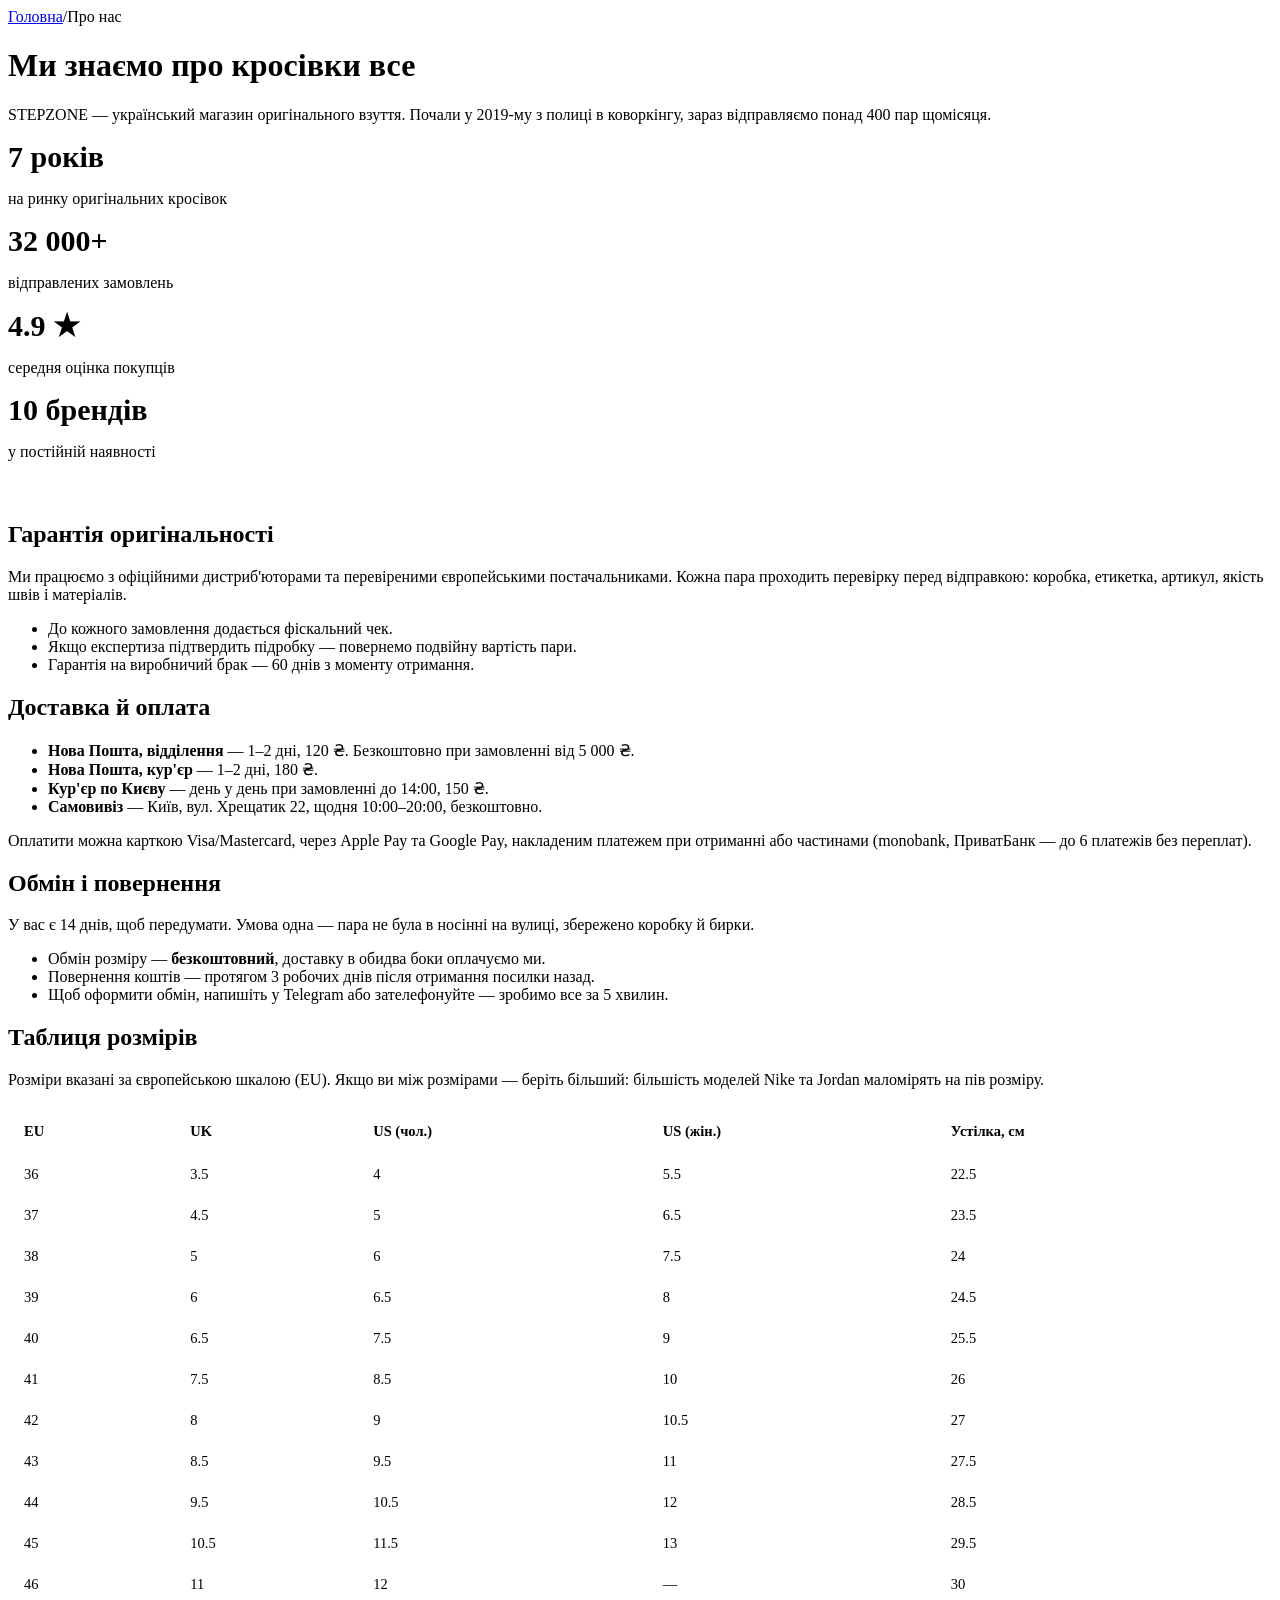
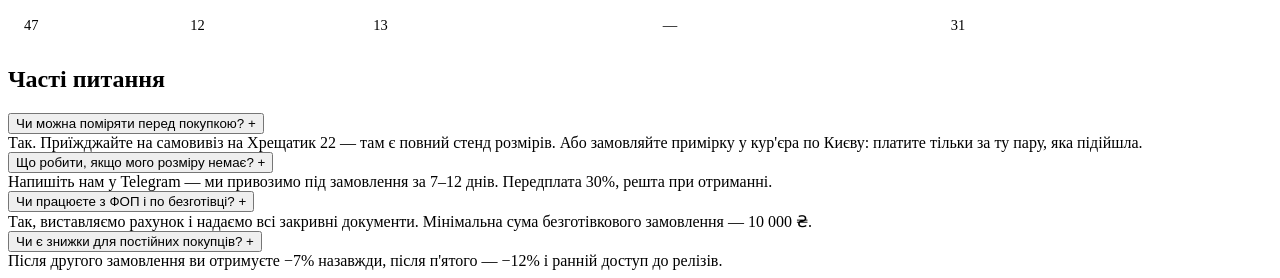
==== about.html @ 51d2073b "Add files via upload" ====
<!DOCTYPE html>
<html lang="uk">
<head>
<meta charset="UTF-8">
<meta name="viewport" content="width=device-width, initial-scale=1">
<title>Про магазин, доставка й розміри — STEPZONE</title>
<meta name="description" content="Про магазин STEPZONE: гарантія оригінальності, умови доставки й оплати, обмін і повернення, таблиця розмірів кросівок.">
<link rel="icon" href="data:image/svg+xml,<svg xmlns='http://www.w3.org/2000/svg' viewBox='0 0 100 100'><rect width='100' height='100' rx='22' fill='%230f0f0f'/><text y='72' x='50' font-size='58' font-family='Arial' font-weight='bold' fill='%23fff' text-anchor='middle'>S</text></svg>">
<link rel="stylesheet" href="assets/css/style.css">
</head>
<body>

<header id="header"></header>

<div class="container">
  <nav class="crumbs">
    <a href="index.html">Головна</a><span>/</span><span>Про нас</span>
  </nav>

  <div class="page-head">
    <h1>Ми знаємо про кросівки все</h1>
    <p>STEPZONE — український магазин оригінального взуття. Почали у 2019-му з полиці в коворкінгу, зараз відправляємо понад 400 пар щомісяця.</p>
  </div>

  <div class="features" style="margin-bottom:60px">
    <div class="feature reveal"><b style="font-size:30px">7 років</b><p>на ринку оригінальних кросівок</p></div>
    <div class="feature reveal"><b style="font-size:30px">32 000+</b><p>відправлених замовлень</p></div>
    <div class="feature reveal"><b style="font-size:30px">4.9 ★</b><p>середня оцінка покупців</p></div>
    <div class="feature reveal"><b style="font-size:30px">10 брендів</b><p>у постійній наявності</p></div>
  </div>

  <div class="text-page">
    <h2 id="quality">Гарантія оригінальності</h2>
    <p class="muted">Ми працюємо з офіційними дистриб'юторами та перевіреними європейськими постачальниками. Кожна пара проходить перевірку перед відправкою: коробка, етикетка, артикул, якість швів і матеріалів.</p>
    <ul>
      <li>До кожного замовлення додається фіскальний чек.</li>
      <li>Якщо експертиза підтвердить підробку — повернемо подвійну вартість пари.</li>
      <li>Гарантія на виробничий брак — 60 днів з моменту отримання.</li>
    </ul>

    <h2 id="delivery">Доставка й оплата</h2>
    <ul>
      <li><b>Нова Пошта, відділення</b> — 1–2 дні, 120 ₴. Безкоштовно при замовленні від 5 000 ₴.</li>
      <li><b>Нова Пошта, кур'єр</b> — 1–2 дні, 180 ₴.</li>
      <li><b>Кур'єр по Києву</b> — день у день при замовленні до 14:00, 150 ₴.</li>
      <li><b>Самовивіз</b> — Київ, вул. Хрещатик 22, щодня 10:00–20:00, безкоштовно.</li>
    </ul>
    <p class="muted">Оплатити можна карткою Visa/Mastercard, через Apple Pay та Google Pay, накладеним платежем при отриманні або частинами (monobank, ПриватБанк — до 6 платежів без переплат).</p>

    <h2 id="returns">Обмін і повернення</h2>
    <p class="muted">У вас є 14 днів, щоб передумати. Умова одна — пара не була в носінні на вулиці, збережено коробку й бирки.</p>
    <ul>
      <li>Обмін розміру — <b>безкоштовний</b>, доставку в обидва боки оплачуємо ми.</li>
      <li>Повернення коштів — протягом 3 робочих днів після отримання посилки назад.</li>
      <li>Щоб оформити обмін, напишіть у Telegram або зателефонуйте — зробимо все за 5 хвилин.</li>
    </ul>

    <h2 id="sizes">Таблиця розмірів</h2>
    <p class="muted">Розміри вказані за європейською шкалою (EU). Якщо ви між розмірами — беріть більший: більшість моделей Nike та Jordan маломірять на пів розміру.</p>

    <div style="overflow-x:auto;border:1px solid var(--line);border-radius:16px;margin:20px 0">
      <table style="width:100%;border-collapse:collapse;min-width:520px;font-size:14.5px">
        <thead>
          <tr style="background:var(--bg-soft);text-align:left">
            <th style="padding:14px 16px">EU</th><th style="padding:14px 16px">UK</th>
            <th style="padding:14px 16px">US (чол.)</th><th style="padding:14px 16px">US (жін.)</th>
            <th style="padding:14px 16px">Устілка, см</th>
          </tr>
        </thead>
        <tbody>
          <tr><td style="padding:12px 16px;border-top:1px solid var(--line)">36</td><td style="padding:12px 16px;border-top:1px solid var(--line)">3.5</td><td style="padding:12px 16px;border-top:1px solid var(--line)">4</td><td style="padding:12px 16px;border-top:1px solid var(--line)">5.5</td><td style="padding:12px 16px;border-top:1px solid var(--line)">22.5</td></tr>
          <tr><td style="padding:12px 16px;border-top:1px solid var(--line)">37</td><td style="padding:12px 16px;border-top:1px solid var(--line)">4.5</td><td style="padding:12px 16px;border-top:1px solid var(--line)">5</td><td style="padding:12px 16px;border-top:1px solid var(--line)">6.5</td><td style="padding:12px 16px;border-top:1px solid var(--line)">23.5</td></tr>
          <tr><td style="padding:12px 16px;border-top:1px solid var(--line)">38</td><td style="padding:12px 16px;border-top:1px solid var(--line)">5</td><td style="padding:12px 16px;border-top:1px solid var(--line)">6</td><td style="padding:12px 16px;border-top:1px solid var(--line)">7.5</td><td style="padding:12px 16px;border-top:1px solid var(--line)">24</td></tr>
          <tr><td style="padding:12px 16px;border-top:1px solid var(--line)">39</td><td style="padding:12px 16px;border-top:1px solid var(--line)">6</td><td style="padding:12px 16px;border-top:1px solid var(--line)">6.5</td><td style="padding:12px 16px;border-top:1px solid var(--line)">8</td><td style="padding:12px 16px;border-top:1px solid var(--line)">24.5</td></tr>
          <tr><td style="padding:12px 16px;border-top:1px solid var(--line)">40</td><td style="padding:12px 16px;border-top:1px solid var(--line)">6.5</td><td style="padding:12px 16px;border-top:1px solid var(--line)">7.5</td><td style="padding:12px 16px;border-top:1px solid var(--line)">9</td><td style="padding:12px 16px;border-top:1px solid var(--line)">25.5</td></tr>
          <tr><td style="padding:12px 16px;border-top:1px solid var(--line)">41</td><td style="padding:12px 16px;border-top:1px solid var(--line)">7.5</td><td style="padding:12px 16px;border-top:1px solid var(--line)">8.5</td><td style="padding:12px 16px;border-top:1px solid var(--line)">10</td><td style="padding:12px 16px;border-top:1px solid var(--line)">26</td></tr>
          <tr><td style="padding:12px 16px;border-top:1px solid var(--line)">42</td><td style="padding:12px 16px;border-top:1px solid var(--line)">8</td><td style="padding:12px 16px;border-top:1px solid var(--line)">9</td><td style="padding:12px 16px;border-top:1px solid var(--line)">10.5</td><td style="padding:12px 16px;border-top:1px solid var(--line)">27</td></tr>
          <tr><td style="padding:12px 16px;border-top:1px solid var(--line)">43</td><td style="padding:12px 16px;border-top:1px solid var(--line)">8.5</td><td style="padding:12px 16px;border-top:1px solid var(--line)">9.5</td><td style="padding:12px 16px;border-top:1px solid var(--line)">11</td><td style="padding:12px 16px;border-top:1px solid var(--line)">27.5</td></tr>
          <tr><td style="padding:12px 16px;border-top:1px solid var(--line)">44</td><td style="padding:12px 16px;border-top:1px solid var(--line)">9.5</td><td style="padding:12px 16px;border-top:1px solid var(--line)">10.5</td><td style="padding:12px 16px;border-top:1px solid var(--line)">12</td><td style="padding:12px 16px;border-top:1px solid var(--line)">28.5</td></tr>
          <tr><td style="padding:12px 16px;border-top:1px solid var(--line)">45</td><td style="padding:12px 16px;border-top:1px solid var(--line)">10.5</td><td style="padding:12px 16px;border-top:1px solid var(--line)">11.5</td><td style="padding:12px 16px;border-top:1px solid var(--line)">13</td><td style="padding:12px 16px;border-top:1px solid var(--line)">29.5</td></tr>
          <tr><td style="padding:12px 16px;border-top:1px solid var(--line)">46</td><td style="padding:12px 16px;border-top:1px solid var(--line)">11</td><td style="padding:12px 16px;border-top:1px solid var(--line)">12</td><td style="padding:12px 16px;border-top:1px solid var(--line)">—</td><td style="padding:12px 16px;border-top:1px solid var(--line)">30</td></tr>
          <tr><td style="padding:12px 16px;border-top:1px solid var(--line)">47</td><td style="padding:12px 16px;border-top:1px solid var(--line)">12</td><td style="padding:12px 16px;border-top:1px solid var(--line)">13</td><td style="padding:12px 16px;border-top:1px solid var(--line)">—</td><td style="padding:12px 16px;border-top:1px solid var(--line)">31</td></tr>
        </tbody>
      </table>
    </div>

    <h2>Часті питання</h2>
    <div class="acc">
      <div class="acc__item">
        <button class="acc__head" type="button">Чи можна поміряти перед покупкою? <span>+</span></button>
        <div class="acc__body">Так. Приїжджайте на самовивіз на Хрещатик 22 — там є повний стенд розмірів. Або замовляйте примірку у кур'єра по Києву: платите тільки за ту пару, яка підійшла.</div>
      </div>
      <div class="acc__item">
        <button class="acc__head" type="button">Що робити, якщо мого розміру немає? <span>+</span></button>
        <div class="acc__body">Напишіть нам у Telegram — ми привозимо під замовлення за 7–12 днів. Передплата 30%, решта при отриманні.</div>
      </div>
      <div class="acc__item">
        <button class="acc__head" type="button">Чи працюєте з ФОП і по безготівці? <span>+</span></button>
        <div class="acc__body">Так, виставляємо рахунок і надаємо всі закривні документи. Мінімальна сума безготівкового замовлення — 10 000 ₴.</div>
      </div>
      <div class="acc__item">
        <button class="acc__head" type="button">Чи є знижки для постійних покупців? <span>+</span></button>
        <div class="acc__body">Після другого замовлення ви отримуєте −7% назавжди, після п'ятого — −12% і ранній доступ до релізів.</div>
      </div>
    </div>
  </div>
</div>

<footer id="footer"></footer>

<script src="assets/js/data.js"></script>
<script src="assets/js/app.js"></script>
</body>
</html>
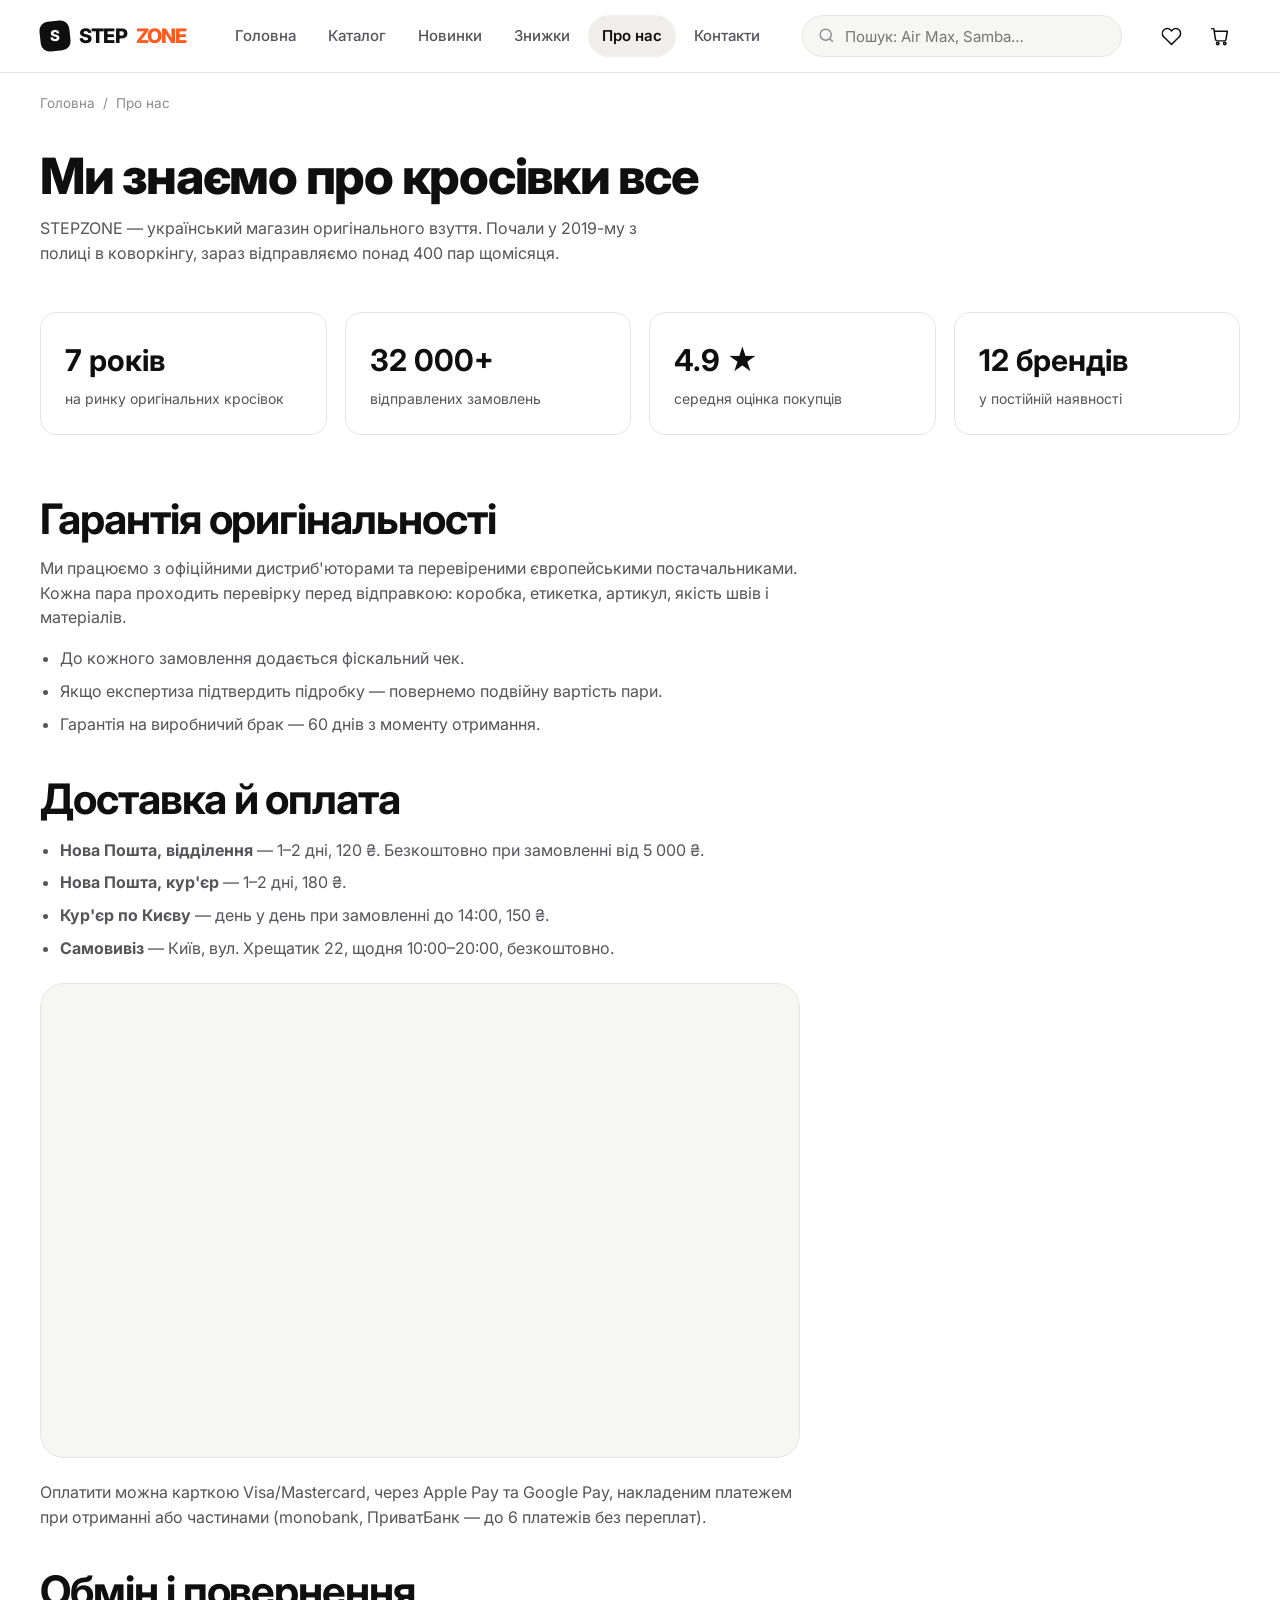
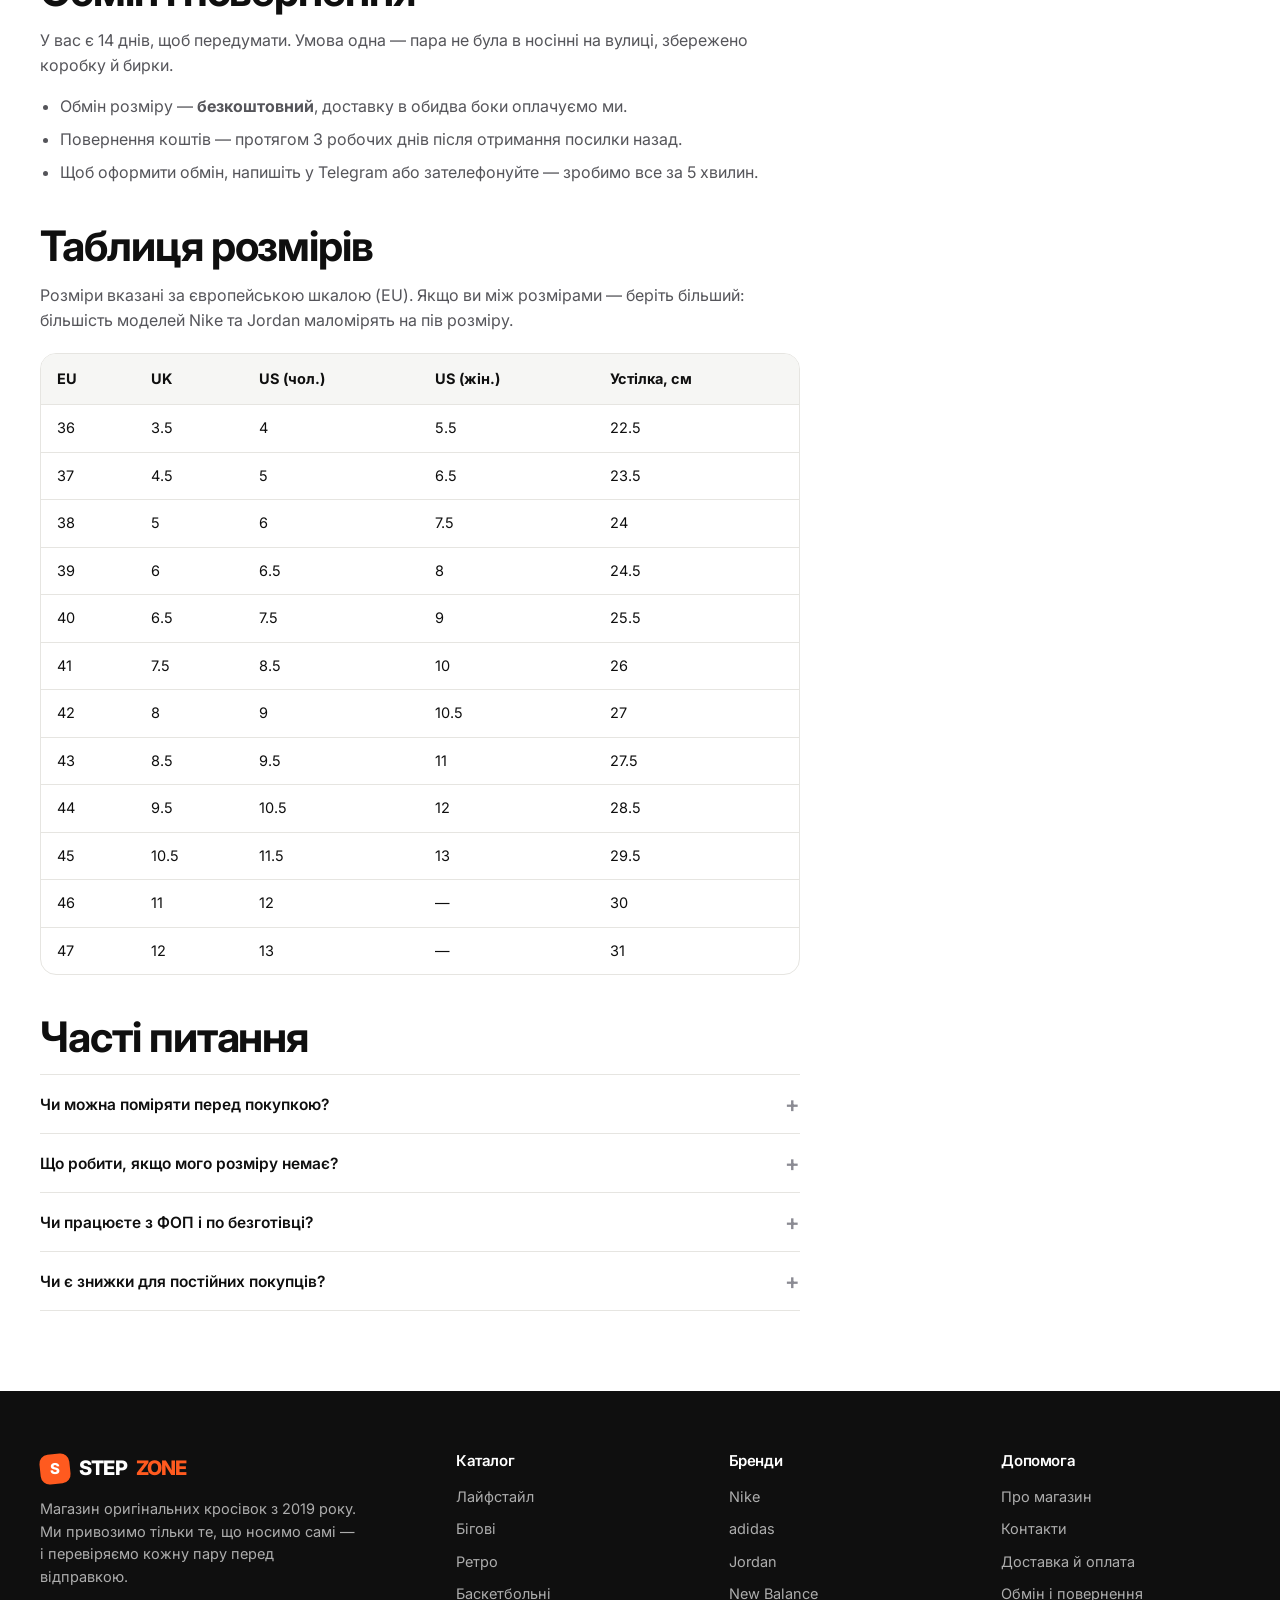
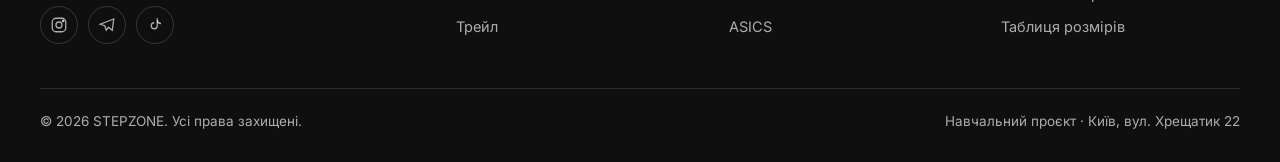
==== commit bb6aba31: "Add files via upload" ====
--- a/about.html
+++ b/about.html
@@ -26,7 +26,7 @@
     <div class="feature reveal"><b style="font-size:30px">7 років</b><p>на ринку оригінальних кросівок</p></div>
     <div class="feature reveal"><b style="font-size:30px">32 000+</b><p>відправлених замовлень</p></div>
     <div class="feature reveal"><b style="font-size:30px">4.9 ★</b><p>середня оцінка покупців</p></div>
-    <div class="feature reveal"><b style="font-size:30px">10 брендів</b><p>у постійній наявності</p></div>
+    <div class="feature reveal"><b style="font-size:30px">12 брендів</b><p>у постійній наявності</p></div>
   </div>
 
   <div class="text-page">
@@ -45,6 +45,13 @@
       <li><b>Кур'єр по Києву</b> — день у день при замовленні до 14:00, 150 ₴.</li>
       <li><b>Самовивіз</b> — Київ, вул. Хрещатик 22, щодня 10:00–20:00, безкоштовно.</li>
     </ul>
+
+    <div class="map" style="margin:22px 0">
+      <iframe
+        title="Пункт самовивозу STEPZONE: Київ, вул. Хрещатик, 22"
+        src="https://www.google.com/maps?q=%D0%B2%D1%83%D0%BB.%20%D0%A5%D1%80%D0%B5%D1%89%D0%B0%D1%82%D0%B8%D0%BA%2C%2022%2C%20%D0%9A%D0%B8%D1%97%D0%B2%2C%2001001&hl=uk&z=17&output=embed"
+        loading="lazy" referrerpolicy="no-referrer-when-downgrade" allowfullscreen></iframe>
+    </div>
     <p class="muted">Оплатити можна карткою Visa/Mastercard, через Apple Pay та Google Pay, накладеним платежем при отриманні або частинами (monobank, ПриватБанк — до 6 платежів без переплат).</p>
 
     <h2 id="returns">Обмін і повернення</h2>
--- a/assets/css/style.css
+++ b/assets/css/style.css
@@ -0,0 +1,610 @@
+/* ============================================================
+   STEPZONE — design system
+   Світлий мінімалізм · помаранчевий акцент
+   ============================================================ */
+
+@import url('https://fonts.googleapis.com/css2?family=Inter:wght@400;500;600;700;800&display=swap');
+
+:root {
+  --bg: #ffffff;
+  --bg-soft: #f6f6f4;
+  --bg-soft-2: #efeeea;
+  --ink: #0f0f0f;
+  --ink-2: #55555a;
+  --ink-3: #8b8b93;
+  --line: #e6e5e1;
+  --accent: #ff5a1f;
+  --accent-dark: #e04512;
+  --accent-soft: #fff1ea;
+  --green: #12925a;
+  --red: #d92b2b;
+
+  --radius-s: 10px;
+  --radius: 16px;
+  --radius-l: 24px;
+  --shadow-s: 0 1px 2px rgba(15, 15, 15, .05);
+  --shadow: 0 10px 30px rgba(15, 15, 15, .07);
+  --shadow-l: 0 24px 60px rgba(15, 15, 15, .12);
+
+  --container: 1240px;
+  --header-h: 72px;
+  --font: 'Inter', -apple-system, BlinkMacSystemFont, 'Segoe UI', Roboto, Helvetica, Arial, sans-serif;
+}
+
+* { box-sizing: border-box; }
+
+/* Атрибут hidden має перемагати будь-який display у наших класах
+   (інакше .btn з display:inline-flex перекриває його і елемент видно) */
+[hidden] { display: none !important; }
+
+html { scroll-behavior: smooth; -webkit-text-size-adjust: 100%; }
+
+body {
+  margin: 0;
+  font-family: var(--font);
+  background: var(--bg);
+  color: var(--ink);
+  font-size: 16px;
+  line-height: 1.55;
+  -webkit-font-smoothing: antialiased;
+  overflow-x: hidden;
+}
+
+body.no-scroll { overflow: hidden; }
+
+img { max-width: 100%; display: block; }
+a { color: inherit; text-decoration: none; }
+button { font-family: inherit; cursor: pointer; border: none; background: none; color: inherit; }
+input, select, textarea { font-family: inherit; font-size: 15px; color: inherit; }
+
+h1, h2, h3, h4 { margin: 0; line-height: 1.12; letter-spacing: -.025em; font-weight: 700; }
+h1 { font-size: clamp(34px, 6vw, 68px); font-weight: 800; }
+h2 { font-size: clamp(26px, 3.6vw, 42px); }
+h3 { font-size: clamp(18px, 2.2vw, 24px); }
+p  { margin: 0 0 1em; }
+
+.container { width: 100%; max-width: var(--container); margin-inline: auto; padding-inline: 20px; }
+.section { padding: 72px 0; }
+.section--tight { padding: 44px 0; }
+.section--soft { background: var(--bg-soft); }
+
+.muted { color: var(--ink-2); }
+.small { font-size: 14px; }
+.center { text-align: center; }
+.mt-0 { margin-top: 0; }
+
+/* ---------- Buttons ---------- */
+.btn {
+  display: inline-flex; align-items: center; justify-content: center; gap: 8px;
+  padding: 13px 24px; border-radius: 999px;
+  font-weight: 600; font-size: 15px; letter-spacing: -.01em;
+  transition: transform .16s ease, background .18s ease, color .18s ease, border-color .18s ease, box-shadow .18s ease;
+  white-space: nowrap; border: 1.5px solid transparent;
+}
+.btn:active { transform: scale(.975); }
+.btn--primary { background: var(--ink); color: #fff; }
+.btn--primary:hover { background: var(--accent); }
+.btn--accent { background: var(--accent); color: #fff; }
+.btn--accent:hover { background: var(--accent-dark); }
+.btn--ghost { border-color: var(--line); color: var(--ink); background: #fff; }
+.btn--ghost:hover { border-color: var(--ink); }
+.btn--light { background: #fff; color: var(--ink); }
+.btn--light:hover { background: var(--bg-soft-2); }
+.btn--block { width: 100%; }
+.btn--lg { padding: 16px 32px; font-size: 16px; }
+.btn--sm { padding: 9px 16px; font-size: 14px; }
+.btn[disabled] { opacity: .45; pointer-events: none; }
+
+/* ---------- Header ---------- */
+.header {
+  position: sticky; top: 0; z-index: 60;
+  background: rgba(255, 255, 255, .88);
+  backdrop-filter: saturate(180%) blur(14px);
+  border-bottom: 1px solid var(--line);
+}
+.header__bar { height: var(--header-h); display: flex; align-items: center; gap: 20px; }
+
+.logo { display: flex; align-items: center; gap: 9px; font-weight: 800; font-size: 20px; letter-spacing: -.04em; }
+.logo__mark {
+  width: 30px; height: 30px; border-radius: 9px; background: var(--ink);
+  display: grid; place-items: center; color: #fff; font-size: 15px; font-weight: 800;
+  transform: rotate(-6deg);
+}
+.logo__mark span { transform: rotate(6deg); display: block; }
+.logo em { font-style: normal; color: var(--accent); }
+
+.nav { display: flex; align-items: center; gap: 4px; margin-left: 14px; }
+.nav a {
+  padding: 9px 14px; border-radius: 999px; font-size: 15px; font-weight: 500; color: var(--ink-2);
+  transition: background .16s, color .16s;
+}
+.nav a:hover { background: var(--bg-soft); color: var(--ink); }
+.nav a.is-active { color: var(--ink); font-weight: 600; background: var(--bg-soft-2); }
+
+.header__actions { margin-left: auto; display: flex; align-items: center; gap: 6px; }
+
+.icon-btn {
+  width: 42px; height: 42px; border-radius: 50%; display: grid; place-items: center;
+  position: relative; transition: background .16s;
+}
+.icon-btn:hover { background: var(--bg-soft); }
+.icon-btn svg { width: 21px; height: 21px; stroke: var(--ink); fill: none; stroke-width: 1.7; stroke-linecap: round; stroke-linejoin: round; }
+
+.badge {
+  position: absolute; top: 4px; right: 3px; min-width: 18px; height: 18px; padding: 0 5px;
+  border-radius: 999px; background: var(--accent); color: #fff;
+  font-size: 11px; font-weight: 700; display: grid; place-items: center; line-height: 1;
+  border: 2px solid #fff;
+}
+.badge:empty, .badge[hidden] { display: none; }
+
+.burger { display: none; }
+
+/* ---------- Header search ---------- */
+.hsearch { position: relative; margin-left: auto; width: min(320px, 34vw); }
+.hsearch input {
+  width: 100%; height: 42px; border-radius: 999px; border: 1.5px solid var(--line);
+  background: var(--bg-soft); padding: 0 40px 0 42px; outline: none;
+  transition: border-color .16s, background .16s;
+}
+.hsearch input:focus { border-color: var(--ink); background: #fff; }
+.hsearch svg { position: absolute; left: 15px; top: 11px; width: 19px; height: 19px; stroke: var(--ink-3); fill: none; stroke-width: 1.8; }
+.hsearch__results {
+  position: absolute; top: 50px; left: 0; right: 0; background: #fff; border: 1px solid var(--line);
+  border-radius: var(--radius); box-shadow: var(--shadow-l); padding: 6px; z-index: 70;
+  max-height: 380px; overflow: auto;
+}
+.hsearch__results[hidden] { display: none; }
+.sug { display: flex; gap: 12px; align-items: center; padding: 8px; border-radius: 10px; }
+.sug:hover { background: var(--bg-soft); }
+.sug img { width: 46px; height: 46px; object-fit: cover; border-radius: 8px; background: var(--bg-soft-2); }
+.sug b { display: block; font-size: 14px; font-weight: 600; }
+.sug span { font-size: 13px; color: var(--ink-3); }
+
+/* ---------- Mobile menu ---------- */
+.mobile-menu {
+  position: fixed; inset: var(--header-h) 0 0 0; background: #fff; z-index: 55;
+  padding: 24px 20px; transform: translateX(-100%); transition: transform .28s cubic-bezier(.4,0,.2,1);
+  overflow-y: auto;
+}
+.mobile-menu.is-open { transform: translateX(0); }
+.mobile-menu a { display: block; padding: 15px 0; font-size: 20px; font-weight: 600; border-bottom: 1px solid var(--line); }
+
+/* ---------- Hero ---------- */
+.hero { position: relative; overflow: hidden; background: var(--bg-soft); }
+.hero__grid {
+  display: grid; grid-template-columns: 1.05fr .95fr; gap: 40px; align-items: center;
+  padding: 64px 0 72px;
+}
+.hero__eyebrow {
+  display: inline-flex; align-items: center; gap: 8px; padding: 7px 14px; border-radius: 999px;
+  background: #fff; border: 1px solid var(--line); font-size: 13px; font-weight: 600; margin-bottom: 22px;
+}
+.hero__eyebrow i { width: 7px; height: 7px; border-radius: 50%; background: var(--accent); display: block; }
+.hero h1 { margin-bottom: 20px; }
+.hero h1 em { font-style: normal; color: var(--accent); }
+.hero__lead { font-size: clamp(16px, 1.6vw, 19px); color: var(--ink-2); max-width: 480px; margin-bottom: 30px; }
+.hero__cta { display: flex; gap: 12px; flex-wrap: wrap; margin-bottom: 40px; }
+.hero__stats { display: flex; gap: 36px; flex-wrap: wrap; }
+.hero__stats b { display: block; font-size: 26px; font-weight: 800; letter-spacing: -.03em; }
+.hero__stats span { font-size: 13px; color: var(--ink-3); }
+.hero__media { position: relative; aspect-ratio: 1 / 1; border-radius: var(--radius-l); overflow: hidden; background: #fff; box-shadow: var(--shadow); }
+.hero__media img { width: 100%; height: 100%; object-fit: cover; }
+.hero__tag {
+  position: absolute; left: 20px; bottom: 20px; background: rgba(255,255,255,.94); backdrop-filter: blur(8px);
+  border-radius: 14px; padding: 12px 16px; box-shadow: var(--shadow-s);
+}
+.hero__tag b { display: block; font-size: 15px; }
+.hero__tag span { font-size: 13px; color: var(--ink-3); }
+
+/* ---------- Marquee ---------- */
+.marquee { overflow: hidden; border-block: 1px solid var(--line); background: #fff; padding: 18px 0; }
+.marquee__track { display: flex; gap: 56px; width: max-content; animation: slide 26s linear infinite; }
+.marquee span { font-size: 17px; font-weight: 700; letter-spacing: .04em; color: var(--ink-3); text-transform: uppercase; white-space: nowrap; }
+@keyframes slide { to { transform: translateX(-50%); } }
+@media (prefers-reduced-motion: reduce) { .marquee__track { animation: none; } }
+
+/* ---------- Section head ---------- */
+.shead { display: flex; align-items: flex-end; justify-content: space-between; gap: 20px; margin-bottom: 30px; flex-wrap: wrap; }
+.shead p { margin: 8px 0 0; color: var(--ink-2); max-width: 560px; }
+.shead__link { font-weight: 600; font-size: 15px; display: inline-flex; align-items: center; gap: 6px; }
+.shead__link:hover { color: var(--accent); }
+
+/* ---------- Product grid & card ---------- */
+.grid-products { display: grid; grid-template-columns: repeat(4, 1fr); gap: 22px; }
+.grid-products--3 { grid-template-columns: repeat(3, 1fr); }
+
+.card { position: relative; display: flex; flex-direction: column; }
+.card__media {
+  position: relative; aspect-ratio: 1 / 1; border-radius: var(--radius); overflow: hidden;
+  background: var(--bg-soft); margin-bottom: 14px;
+}
+.card__media img {
+  width: 100%; height: 100%; object-fit: cover;
+  transition: transform .5s cubic-bezier(.2,.6,.2,1);
+}
+.card:hover .card__media img { transform: scale(1.06); }
+.card__badges { position: absolute; top: 12px; left: 12px; display: flex; flex-direction: column; gap: 6px; align-items: flex-start; }
+.tag {
+  font-size: 11px; font-weight: 700; text-transform: uppercase; letter-spacing: .06em;
+  padding: 5px 10px; border-radius: 999px; background: var(--ink); color: #fff;
+}
+.tag--sale { background: var(--accent); }
+.tag--new { background: var(--green); }
+.tag--soft { background: #fff; color: var(--ink); border: 1px solid var(--line); }
+
+.card__fav {
+  position: absolute; top: 10px; right: 10px; width: 38px; height: 38px; border-radius: 50%;
+  background: rgba(255,255,255,.92); display: grid; place-items: center; backdrop-filter: blur(6px);
+  transition: background .16s, transform .16s;
+}
+.card__fav svg { width: 19px; height: 19px; fill: none; stroke: var(--ink); stroke-width: 1.7; }
+.card__fav:hover { transform: scale(1.08); }
+.card__fav.is-active svg { fill: var(--accent); stroke: var(--accent); }
+
+.card__quick {
+  position: absolute; left: 12px; right: 12px; bottom: 12px;
+  opacity: 0; transform: translateY(10px); transition: opacity .22s, transform .22s;
+}
+.card:hover .card__quick { opacity: 1; transform: translateY(0); }
+.card__brand { font-size: 12px; color: var(--ink-3); font-weight: 600; text-transform: uppercase; letter-spacing: .06em; }
+.card__title { font-size: 16px; font-weight: 600; margin: 3px 0 6px; letter-spacing: -.015em; }
+.card__title a:hover { color: var(--accent); }
+.card__meta { display: flex; align-items: center; gap: 8px; margin-top: auto; }
+.price { font-size: 17px; font-weight: 700; letter-spacing: -.02em; }
+.price--old { font-size: 14px; font-weight: 500; color: var(--ink-3); text-decoration: line-through; }
+.card__rating { display: flex; align-items: center; gap: 4px; font-size: 13px; color: var(--ink-2); margin-top: 6px; }
+.card__rating svg { width: 14px; height: 14px; fill: #f5a623; stroke: none; }
+
+.skeleton { background: linear-gradient(100deg, #f0efec 30%, #f8f7f5 50%, #f0efec 70%); background-size: 200% 100%; animation: shimmer 1.3s infinite; border-radius: var(--radius); }
+@keyframes shimmer { to { background-position: -200% 0; } }
+.sk-card { display: flex; flex-direction: column; gap: 10px; }
+.sk-card .sk-img { aspect-ratio: 1/1; }
+.sk-card .sk-line { height: 12px; border-radius: 6px; }
+.sk-card .sk-line.w60 { width: 60%; }
+.sk-card .sk-line.w40 { width: 40%; }
+
+/* ---------- Categories ---------- */
+.cats { display: grid; grid-template-columns: repeat(3, 1fr); gap: 20px; }
+.cat {
+  position: relative; border-radius: var(--radius-l); overflow: hidden; aspect-ratio: 4/3;
+  background: var(--bg-soft-2); display: flex; align-items: flex-end; padding: 24px;
+}
+.cat img { position: absolute; inset: 0; width: 100%; height: 100%; object-fit: cover; transition: transform .6s; }
+.cat:hover img { transform: scale(1.07); }
+.cat::after { content: ''; position: absolute; inset: 0; background: linear-gradient(to top, rgba(0,0,0,.62), rgba(0,0,0,.05) 60%); }
+.cat__body { position: relative; z-index: 2; color: #fff; }
+.cat__body b { font-size: 22px; font-weight: 700; letter-spacing: -.02em; display: block; }
+.cat__body span { font-size: 14px; opacity: .82; }
+
+/* ---------- Features ---------- */
+.features { display: grid; grid-template-columns: repeat(4, 1fr); gap: 18px; }
+.feature { background: #fff; border: 1px solid var(--line); border-radius: var(--radius); padding: 24px; }
+.feature__ic { width: 44px; height: 44px; border-radius: 12px; background: var(--accent-soft); display: grid; place-items: center; margin-bottom: 14px; }
+.feature__ic svg { width: 22px; height: 22px; stroke: var(--accent); fill: none; stroke-width: 1.7; stroke-linecap: round; stroke-linejoin: round; }
+.feature b { display: block; margin-bottom: 5px; font-size: 16px; }
+.feature p { margin: 0; font-size: 14px; color: var(--ink-2); }
+
+/* ---------- Banner ---------- */
+.banner {
+  border-radius: var(--radius-l); background: var(--ink); color: #fff; overflow: hidden;
+  display: grid; grid-template-columns: 1fr 1fr; align-items: center;
+}
+.banner__body { padding: 52px; }
+.banner h2 { margin-bottom: 14px; }
+.banner p { color: rgba(255,255,255,.72); max-width: 420px; }
+.banner__media { height: 100%; min-height: 320px; }
+.banner__media img { width: 100%; height: 100%; object-fit: cover; }
+
+/* ---------- Reviews ---------- */
+.reviews { display: grid; grid-template-columns: repeat(3, 1fr); gap: 20px; }
+.review { background: #fff; border: 1px solid var(--line); border-radius: var(--radius); padding: 26px; }
+.review__stars { display: flex; gap: 2px; margin-bottom: 12px; }
+.review__stars svg { width: 16px; height: 16px; fill: #f5a623; }
+.review p { font-size: 15px; }
+.review__who { display: flex; align-items: center; gap: 12px; margin-top: 18px; }
+.avatar { width: 40px; height: 40px; border-radius: 50%; background: var(--bg-soft-2); display: grid; place-items: center; font-weight: 700; color: var(--ink-2); }
+.review__who b { font-size: 14px; display: block; }
+.review__who span { font-size: 13px; color: var(--ink-3); }
+
+/* ---------- Newsletter ---------- */
+.news { background: var(--accent-soft); border-radius: var(--radius-l); padding: 52px; text-align: center; }
+.news form { display: flex; gap: 10px; max-width: 460px; margin: 24px auto 0; }
+.news input { flex: 1; height: 50px; border-radius: 999px; border: 1.5px solid var(--line); padding: 0 20px; background: #fff; outline: none; }
+.news input:focus { border-color: var(--accent); }
+
+/* ---------- Catalog layout ---------- */
+.catalog { display: grid; grid-template-columns: 268px 1fr; gap: 34px; align-items: start; }
+
+.filters { position: sticky; top: calc(var(--header-h) + 20px); }
+.fgroup { border-bottom: 1px solid var(--line); padding: 18px 0; }
+.fgroup:first-child { padding-top: 0; }
+.fgroup__title { display: flex; justify-content: space-between; align-items: center; width: 100%; font-weight: 600; font-size: 15px; padding: 0; }
+.fgroup__title svg { width: 16px; height: 16px; stroke: var(--ink-3); fill: none; stroke-width: 2; transition: transform .2s; }
+.fgroup.is-closed .fgroup__body { display: none; }
+.fgroup.is-closed .fgroup__title svg { transform: rotate(-90deg); }
+.fgroup__body { padding-top: 14px; display: flex; flex-direction: column; gap: 10px; }
+
+.check { display: flex; align-items: center; gap: 10px; font-size: 14.5px; color: var(--ink-2); cursor: pointer; }
+.check input { appearance: none; width: 19px; height: 19px; border: 1.5px solid var(--line); border-radius: 6px; display: grid; place-items: center; transition: .15s; flex: none; }
+.check input:checked { background: var(--ink); border-color: var(--ink); }
+.check input:checked::after { content: ''; width: 5px; height: 9px; border: solid #fff; border-width: 0 2px 2px 0; transform: rotate(45deg) translate(-1px, -1px); }
+.check:hover { color: var(--ink); }
+.check em { margin-left: auto; font-style: normal; font-size: 12px; color: var(--ink-3); }
+/* варіант, який за поточних фільтрів нічого не дасть */
+.check.is-off { opacity: .4; cursor: not-allowed; }
+.check.is-off input { cursor: not-allowed; }
+.check.is-off:hover { color: var(--ink-2); }
+
+.sizes { display: flex; flex-wrap: wrap; gap: 8px; }
+.size-chip {
+  min-width: 46px; padding: 8px 6px; text-align: center; border: 1.5px solid var(--line);
+  border-radius: 9px; font-size: 14px; font-weight: 500; transition: .15s; background: #fff;
+}
+.size-chip:hover { border-color: var(--ink); }
+.size-chip.is-active { background: var(--ink); color: #fff; border-color: var(--ink); }
+.size-chip.is-disabled { opacity: .35; pointer-events: none; text-decoration: line-through; }
+
+.range { display: flex; gap: 10px; align-items: center; }
+.range input {
+  width: 100%; height: 42px; border-radius: 10px; border: 1.5px solid var(--line); padding: 0 12px; outline: none; background: #fff;
+}
+.range input:focus { border-color: var(--ink); }
+
+.toolbar { display: flex; align-items: center; gap: 12px; margin-bottom: 22px; flex-wrap: wrap; }
+.toolbar__count { color: var(--ink-2); font-size: 14.5px; }
+.toolbar select {
+  height: 42px; border-radius: 999px; border: 1.5px solid var(--line); padding: 0 38px 0 16px; background: #fff; outline: none;
+  appearance: none; font-weight: 500; cursor: pointer;
+  background-image: url("data:image/svg+xml,%3Csvg xmlns='http://www.w3.org/2000/svg' width='14' height='14' viewBox='0 0 24 24' fill='none' stroke='%238b8b93' stroke-width='2.4' stroke-linecap='round'%3E%3Cpath d='M6 9l6 6 6-6'/%3E%3C/svg%3E");
+  background-repeat: no-repeat; background-position: right 14px center;
+}
+.chips-row { display: flex; align-items: center; gap: 12px; flex-wrap: wrap; margin-bottom: 18px; }
+.chips { display: flex; gap: 8px; flex-wrap: wrap; }
+.chip {
+  display: inline-flex; align-items: center; gap: 7px; padding: 7px 12px; border-radius: 999px;
+  background: var(--bg-soft-2); font-size: 13.5px; font-weight: 500;
+}
+.chip button { font-size: 16px; line-height: 1; color: var(--ink-3); }
+.chip button:hover { color: var(--red); }
+
+.empty { text-align: center; padding: 70px 20px; }
+.empty__ic { font-size: 46px; margin-bottom: 12px; }
+
+.filters-toggle { display: none; }
+
+/* ---------- Product page ---------- */
+.pdp { display: grid; grid-template-columns: 1.08fr .92fr; gap: 52px; align-items: start; }
+.gallery__main { aspect-ratio: 1/1; border-radius: var(--radius-l); overflow: hidden; background: var(--bg-soft); }
+.gallery__main img { width: 100%; height: 100%; object-fit: cover; }
+.gallery__thumbs { display: flex; gap: 10px; margin-top: 12px; }
+.gallery__thumbs button { width: 84px; aspect-ratio: 1/1; border-radius: 12px; overflow: hidden; border: 2px solid transparent; background: var(--bg-soft); }
+.gallery__thumbs button.is-active { border-color: var(--ink); }
+.gallery__thumbs img { width: 100%; height: 100%; object-fit: cover; }
+
+.pdp__brand { font-size: 13px; font-weight: 700; letter-spacing: .1em; text-transform: uppercase; color: var(--ink-3); }
+.pdp h1 { font-size: clamp(28px, 3.4vw, 40px); margin: 8px 0 14px; }
+.pdp__price { display: flex; align-items: baseline; gap: 12px; margin: 18px 0; }
+.pdp__price .price { font-size: 30px; }
+.pdp__row { display: flex; align-items: center; justify-content: space-between; margin: 26px 0 10px; }
+.pdp__row b { font-size: 15px; }
+.pdp__row a { font-size: 14px; color: var(--ink-3); text-decoration: underline; }
+.pdp__actions { display: flex; gap: 10px; margin: 26px 0; }
+.pdp__actions .btn { flex: 1; }
+.pdp__list { list-style: none; padding: 0; margin: 0; display: flex; flex-direction: column; gap: 12px; }
+.pdp__list li { display: flex; gap: 11px; font-size: 14.5px; color: var(--ink-2); align-items: flex-start; }
+.pdp__list svg { width: 18px; height: 18px; stroke: var(--accent); fill: none; stroke-width: 1.8; flex: none; margin-top: 2px; }
+.acc { border-top: 1px solid var(--line); }
+.acc__item { border-bottom: 1px solid var(--line); }
+.acc__head { width: 100%; display: flex; justify-content: space-between; align-items: center; padding: 18px 0; font-weight: 600; font-size: 15.5px; }
+.acc__head span { font-size: 22px; color: var(--ink-3); line-height: 1; }
+.acc__body { padding: 0 0 20px; color: var(--ink-2); font-size: 14.5px; display: none; }
+.acc__item.is-open .acc__body { display: block; }
+.spec { display: grid; grid-template-columns: 1fr 1fr; gap: 10px 20px; }
+.spec div { display: flex; justify-content: space-between; gap: 10px; border-bottom: 1px dashed var(--line); padding-bottom: 6px; font-size: 14px; }
+.spec span:last-child { color: var(--ink); font-weight: 500; }
+
+/* ---------- Cart ---------- */
+.cart-layout { display: grid; grid-template-columns: 1fr 380px; gap: 34px; align-items: start; }
+.cart-item {
+  display: grid; grid-template-columns: 108px 1fr auto; gap: 18px; padding: 20px 0;
+  border-bottom: 1px solid var(--line); align-items: center;
+}
+.cart-item__img { aspect-ratio: 1/1; border-radius: 12px; overflow: hidden; background: var(--bg-soft); }
+.cart-item__img img { width: 100%; height: 100%; object-fit: cover; }
+.cart-item__name { font-weight: 600; font-size: 16px; letter-spacing: -.015em; }
+.cart-item__name a:hover { color: var(--accent); }
+.cart-item__opts { font-size: 13.5px; color: var(--ink-3); margin-top: 4px; }
+.cart-item__bottom { display: flex; align-items: center; gap: 16px; margin-top: 12px; flex-wrap: wrap; }
+.cart-item__right { text-align: right; display: flex; flex-direction: column; align-items: flex-end; gap: 10px; }
+
+.qty { display: inline-flex; align-items: center; border: 1.5px solid var(--line); border-radius: 999px; overflow: hidden; }
+.qty button { width: 34px; height: 36px; font-size: 17px; font-weight: 600; color: var(--ink-2); transition: background .14s; }
+.qty button:hover { background: var(--bg-soft); color: var(--ink); }
+.qty span { min-width: 34px; text-align: center; font-weight: 600; font-size: 15px; }
+
+.link-del { font-size: 13.5px; color: var(--ink-3); display: inline-flex; align-items: center; gap: 5px; }
+.link-del:hover { color: var(--red); }
+
+.summary { border: 1px solid var(--line); border-radius: var(--radius-l); padding: 26px; position: sticky; top: calc(var(--header-h) + 20px); background: #fff; }
+.summary h3 { margin-bottom: 18px; }
+.srow { display: flex; justify-content: space-between; gap: 12px; padding: 9px 0; font-size: 15px; color: var(--ink-2); }
+.srow b { color: var(--ink); font-weight: 600; }
+.srow--total { border-top: 1px solid var(--line); margin-top: 10px; padding-top: 16px; font-size: 19px; color: var(--ink); font-weight: 700; }
+.promo { display: flex; gap: 8px; margin: 16px 0; }
+.promo input { flex: 1; height: 44px; border-radius: 999px; border: 1.5px solid var(--line); padding: 0 16px; outline: none; }
+.promo input:focus { border-color: var(--ink); }
+.note { font-size: 13px; color: var(--ink-3); margin-top: 12px; text-align: center; }
+.progress-ship { background: var(--bg-soft); border-radius: 12px; padding: 14px; margin-bottom: 18px; font-size: 13.5px; }
+.progress-ship .bar { height: 6px; border-radius: 999px; background: var(--bg-soft-2); margin-top: 9px; overflow: hidden; }
+.progress-ship .bar i { display: block; height: 100%; background: var(--accent); border-radius: 999px; transition: width .4s; }
+
+/* ---------- Forms / checkout ---------- */
+.checkout { display: grid; grid-template-columns: 1fr 380px; gap: 34px; align-items: start; }
+.fieldset { border: 1px solid var(--line); border-radius: var(--radius-l); padding: 26px; margin-bottom: 20px; }
+.fieldset h3 { margin-bottom: 4px; }
+.fieldset > p { font-size: 14px; color: var(--ink-3); }
+.form-grid { display: grid; grid-template-columns: 1fr 1fr; gap: 16px; margin-top: 18px; }
+.field { display: flex; flex-direction: column; gap: 7px; }
+.field--full { grid-column: 1 / -1; }
+.field label { font-size: 13.5px; font-weight: 600; color: var(--ink-2); }
+.field input, .field select, .field textarea {
+  height: 48px; border-radius: 12px; border: 1.5px solid var(--line); padding: 0 14px; outline: none; background: #fff;
+  transition: border-color .15s;
+}
+.field textarea { height: auto; padding: 12px 14px; resize: vertical; min-height: 92px; }
+.field input:focus, .field select:focus, .field textarea:focus { border-color: var(--ink); }
+.field.has-error input, .field.has-error select { border-color: var(--red); }
+.field .err { font-size: 12.5px; color: var(--red); display: none; }
+.field.has-error .err { display: block; }
+
+.radio-cards { display: flex; flex-direction: column; gap: 10px; margin-top: 18px; }
+.radio-card { display: flex; gap: 12px; align-items: flex-start; border: 1.5px solid var(--line); border-radius: 14px; padding: 16px; cursor: pointer; transition: border-color .15s, background .15s; }
+.radio-card:hover { border-color: var(--ink-3); }
+.radio-card input { appearance: none; width: 19px; height: 19px; border: 1.5px solid var(--line); border-radius: 50%; margin: 2px 0 0; flex: none; transition: .15s; }
+.radio-card input:checked { border: 6px solid var(--accent); }
+.radio-card:has(input:checked) { border-color: var(--ink); background: var(--bg-soft); }
+.radio-card b { display: block; font-size: 15px; }
+.radio-card span { font-size: 13.5px; color: var(--ink-3); }
+.radio-card em { margin-left: auto; font-style: normal; font-weight: 600; font-size: 14px; }
+
+.mini-item { display: flex; gap: 12px; align-items: center; padding: 10px 0; }
+.mini-item img { width: 56px; height: 56px; border-radius: 10px; object-fit: cover; background: var(--bg-soft); }
+.mini-item b { font-size: 14px; font-weight: 600; display: block; line-height: 1.3; }
+.mini-item span { font-size: 12.5px; color: var(--ink-3); }
+.mini-item strong { margin-left: auto; font-size: 14px; white-space: nowrap; }
+
+.success { max-width: 560px; margin: 0 auto; text-align: center; padding: 60px 0; }
+.success__ic { width: 84px; height: 84px; border-radius: 50%; background: var(--accent-soft); display: grid; place-items: center; margin: 0 auto 22px; }
+.success__ic svg { width: 40px; height: 40px; stroke: var(--accent); fill: none; stroke-width: 2.4; stroke-linecap: round; stroke-linejoin: round; }
+
+/* ---------- Cart drawer ---------- */
+.overlay { position: fixed; inset: 0; background: rgba(15,15,15,.4); opacity: 0; pointer-events: none; transition: opacity .28s; z-index: 90; backdrop-filter: blur(2px); }
+.overlay.is-open { opacity: 1; pointer-events: auto; }
+.drawer {
+  position: fixed; top: 0; right: 0; bottom: 0; width: min(420px, 100%); background: #fff; z-index: 95;
+  transform: translateX(100%); transition: transform .32s cubic-bezier(.4,0,.2,1); display: flex; flex-direction: column;
+}
+.drawer.is-open { transform: translateX(0); }
+.drawer__head { display: flex; align-items: center; justify-content: space-between; padding: 20px 22px; border-bottom: 1px solid var(--line); }
+.drawer__head h3 { font-size: 19px; }
+.drawer__body { flex: 1; overflow-y: auto; padding: 8px 22px; }
+.drawer__foot { border-top: 1px solid var(--line); padding: 20px 22px; }
+.drawer .cart-item { grid-template-columns: 76px 1fr; gap: 14px; padding: 16px 0; }
+.drawer .cart-item__right { flex-direction: row; align-items: center; grid-column: 1/-1; justify-content: space-between; }
+
+/* ---------- Toast ---------- */
+.toasts { position: fixed; bottom: 24px; left: 50%; transform: translateX(-50%); z-index: 120; display: flex; flex-direction: column; gap: 10px; align-items: center; width: calc(100% - 32px); max-width: 420px; }
+.toast {
+  background: var(--ink); color: #fff; border-radius: 14px; padding: 14px 18px; font-size: 14.5px; font-weight: 500;
+  box-shadow: var(--shadow-l); display: flex; align-items: center; gap: 10px; width: 100%;
+  animation: toastIn .28s cubic-bezier(.2,.8,.3,1);
+}
+.toast.is-out { animation: toastOut .25s forwards; }
+.toast svg { width: 19px; height: 19px; stroke: var(--accent); fill: none; stroke-width: 2.2; flex: none; }
+@keyframes toastIn { from { opacity: 0; transform: translateY(16px) scale(.96); } }
+@keyframes toastOut { to { opacity: 0; transform: translateY(10px) scale(.97); } }
+
+/* ---------- Breadcrumbs ---------- */
+.crumbs { display: flex; gap: 8px; align-items: center; font-size: 13.5px; color: var(--ink-3); padding: 20px 0; flex-wrap: wrap; }
+.crumbs a:hover { color: var(--ink); }
+.crumbs span { color: var(--ink-3); }
+
+.page-head { padding: 14px 0 30px; }
+.page-head h1 { font-size: clamp(30px, 4.4vw, 50px); }
+.page-head p { color: var(--ink-2); max-width: 620px; margin-top: 12px; }
+
+/* ---------- Footer ---------- */
+.footer { background: var(--ink); color: rgba(255,255,255,.66); margin-top: 80px; padding: 62px 0 30px; }
+.footer__grid { display: grid; grid-template-columns: 1.6fr 1fr 1fr 1fr; gap: 34px; }
+.footer h4 { color: #fff; font-size: 15px; margin-bottom: 16px; font-weight: 600; }
+.footer ul { list-style: none; padding: 0; margin: 0; display: flex; flex-direction: column; gap: 10px; font-size: 14.5px; }
+.footer a:hover { color: #fff; }
+.footer .logo { color: #fff; margin-bottom: 14px; }
+.footer .logo__mark { background: var(--accent); }
+.footer__about { font-size: 14.5px; max-width: 320px; }
+.socials { display: flex; gap: 10px; margin-top: 18px; }
+.socials a { width: 38px; height: 38px; border-radius: 50%; border: 1px solid rgba(255,255,255,.16); display: grid; place-items: center; transition: .16s; }
+.socials a:hover { background: #fff; color: var(--ink); }
+.socials svg { width: 18px; height: 18px; stroke: currentColor; fill: none; stroke-width: 1.7; }
+.footer__bottom { border-top: 1px solid rgba(255,255,255,.12); margin-top: 44px; padding-top: 22px; display: flex; justify-content: space-between; gap: 16px; font-size: 13.5px; flex-wrap: wrap; }
+
+/* ---------- Misc ---------- */
+.reveal { opacity: 0; transform: translateY(18px); transition: opacity .6s ease, transform .6s cubic-bezier(.2,.7,.3,1); }
+.reveal.is-in { opacity: 1; transform: none; }
+/* якщо JS вимкнено або користувач просить менше анімацій — показуємо одразу */
+.no-js .reveal, .reveal.is-in { opacity: 1; transform: none; }
+@media (prefers-reduced-motion: reduce) {
+  .reveal { opacity: 1 !important; transform: none !important; transition: none; }
+}
+
+.text-page { max-width: 760px; }
+.text-page h2 { margin: 38px 0 14px; }
+.text-page ul { color: var(--ink-2); padding-left: 20px; }
+.text-page li { margin-bottom: 8px; }
+
+.contact-grid { display: grid; grid-template-columns: 1fr 1fr; gap: 34px; }
+.contact-card { border: 1px solid var(--line); border-radius: var(--radius); padding: 22px; margin-bottom: 14px; }
+.contact-card b { display: block; margin-bottom: 4px; }
+.contact-card a { color: var(--accent); font-weight: 600; }
+
+.map { border-radius: var(--radius-l); overflow: hidden; border: 1px solid var(--line); aspect-ratio: 16/10; background: var(--bg-soft); display: grid; place-items: center; color: var(--ink-3); }
+.map iframe { width: 100%; height: 100%; border: 0; display: block; }
+
+/* ---------- Responsive ---------- */
+@media (max-width: 1080px) {
+  .grid-products { grid-template-columns: repeat(3, 1fr); }
+  .features { grid-template-columns: repeat(2, 1fr); }
+  .footer__grid { grid-template-columns: 1fr 1fr; }
+  .hsearch { width: 220px; }
+  .nav a { padding: 9px 10px; font-size: 14px; }
+}
+
+@media (max-width: 920px) {
+  .nav, .hsearch { display: none; }
+  .burger { display: grid; }
+  .header__actions { margin-left: auto; }
+  .hero__grid { grid-template-columns: 1fr; padding: 40px 0 52px; }
+  .hero__media { max-width: 520px; }
+  .pdp { grid-template-columns: 1fr; gap: 32px; }
+  .cart-layout, .checkout { grid-template-columns: 1fr; }
+  .summary { position: static; }
+  .banner { grid-template-columns: 1fr; }
+  .banner__body { padding: 34px; }
+  .banner__media { min-height: 240px; }
+  .reviews { grid-template-columns: 1fr; }
+  .cats { grid-template-columns: 1fr 1fr; }
+  .contact-grid { grid-template-columns: 1fr; }
+  .catalog { grid-template-columns: 1fr; }
+  .filters {
+    position: fixed; inset: 0; z-index: 100; background: #fff; padding: 20px; overflow-y: auto;
+    transform: translateX(-100%); transition: transform .3s cubic-bezier(.4,0,.2,1);
+  }
+  .filters.is-open { transform: translateX(0); }
+  .filters__head { display: flex !important; justify-content: space-between; align-items: center; margin-bottom: 16px; }
+  .filters-toggle { display: inline-flex; }
+}
+
+@media (max-width: 720px) {
+  .section { padding: 52px 0; }
+  .grid-products { grid-template-columns: repeat(2, 1fr); gap: 16px; }
+  .grid-products--3 { grid-template-columns: repeat(2, 1fr); }
+  .cats { grid-template-columns: 1fr; }
+  .news, .banner__body { padding: 28px 20px; }
+  .news form { flex-direction: column; }
+  .news form .btn { width: 100%; }
+  .form-grid { grid-template-columns: 1fr; }
+  .footer__grid { grid-template-columns: 1fr; gap: 26px; }
+  .cart-item { grid-template-columns: 84px 1fr; }
+  .cart-item__right { grid-column: 1 / -1; flex-direction: row; align-items: center; justify-content: space-between; width: 100%; }
+  .spec { grid-template-columns: 1fr; }
+  .hero__stats { gap: 22px; }
+  .card__quick { opacity: 1; transform: none; }
+  .gallery__thumbs button { width: 64px; }
+}
+
+@media (max-width: 420px) {
+  .grid-products { gap: 12px; }
+  .card__title { font-size: 14.5px; }
+  .price { font-size: 15.5px; }
+}
